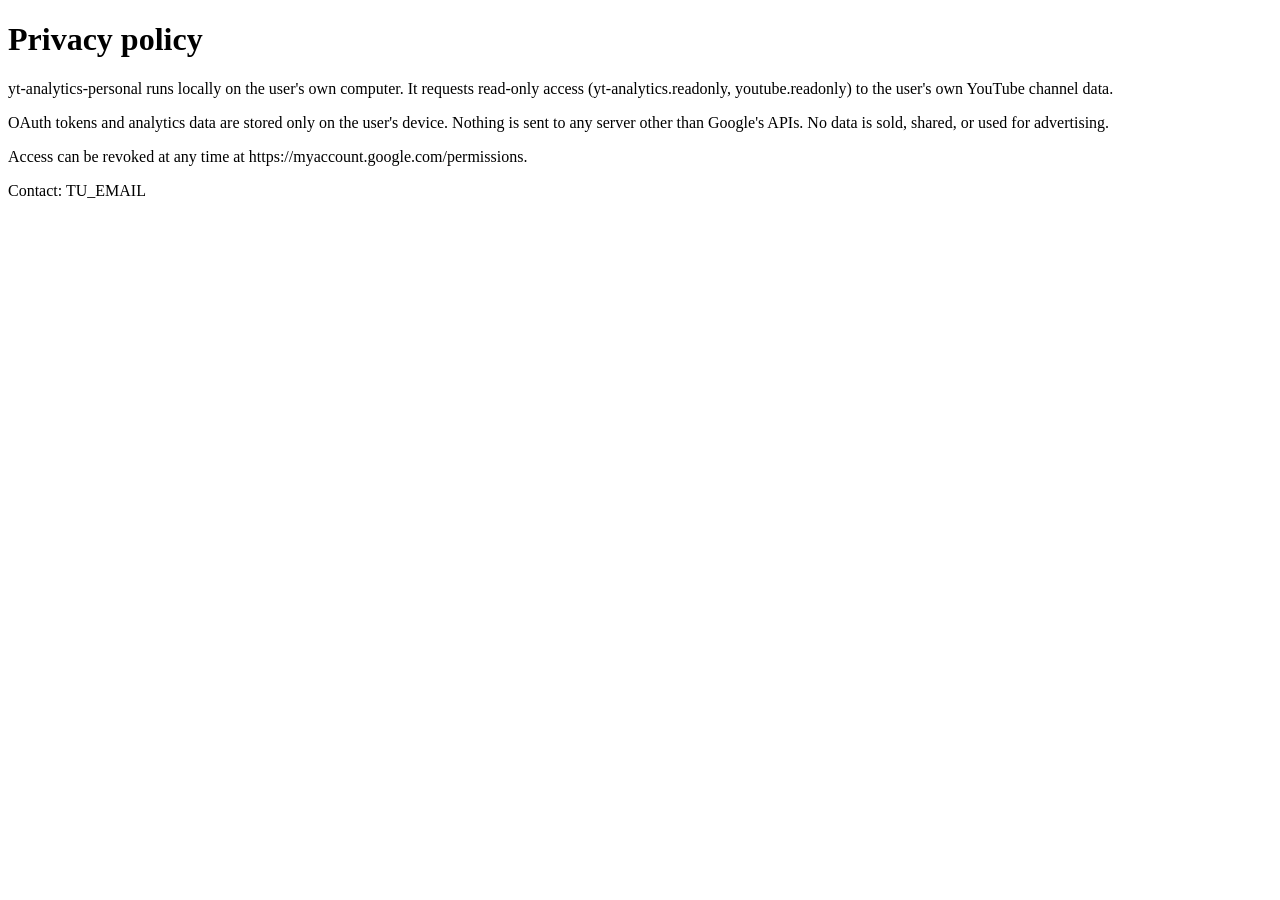
==== privacy.html @ 5f44ccc7 "Add privacy policy for yt-analytics-personal This file outlines the privacy policy for yt-analytics-" ====
<!doctype html>
<meta charset="utf-8">
<title>Privacy policy — yt-analytics-personal</title>
<h1>Privacy policy</h1>
<p>yt-analytics-personal runs locally on the user's own computer. It requests
read-only access (yt-analytics.readonly, youtube.readonly) to the user's own
YouTube channel data.</p>
<p>OAuth tokens and analytics data are stored only on the user's device.
Nothing is sent to any server other than Google's APIs. No data is sold,
shared, or used for advertising.</p>
<p>Access can be revoked at any time at
https://myaccount.google.com/permissions.</p>
<p>Contact: TU_EMAIL</p>
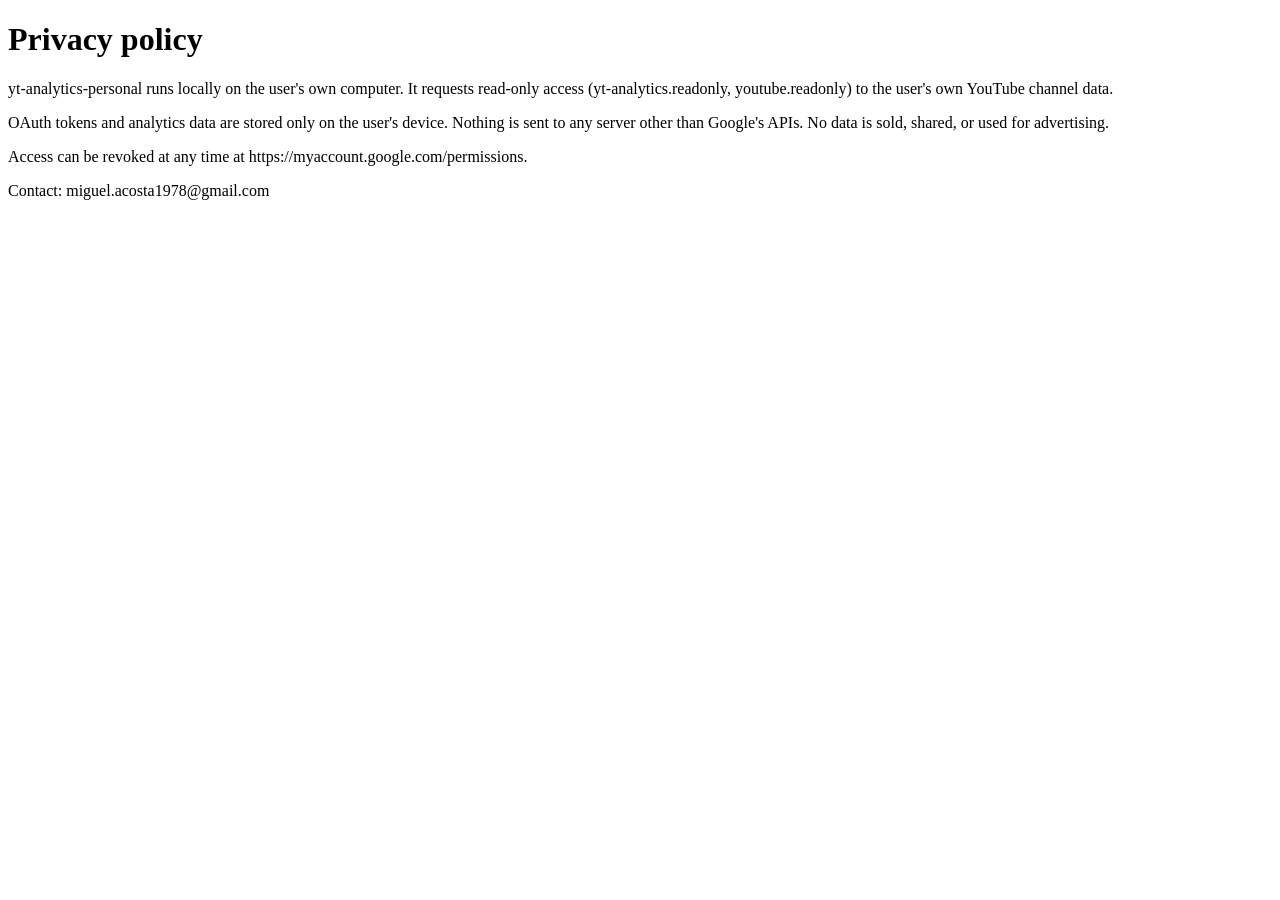
==== commit 47755897: "Update contact email in privacy.html" ====
--- a/privacy.html
+++ b/privacy.html
@@ -10,4 +10,4 @@
 shared, or used for advertising.</p>
 <p>Access can be revoked at any time at
 https://myaccount.google.com/permissions.</p>
-<p>Contact: TU_EMAIL</p>
+<p>Contact: miguel.acosta1978@gmail.com</p>
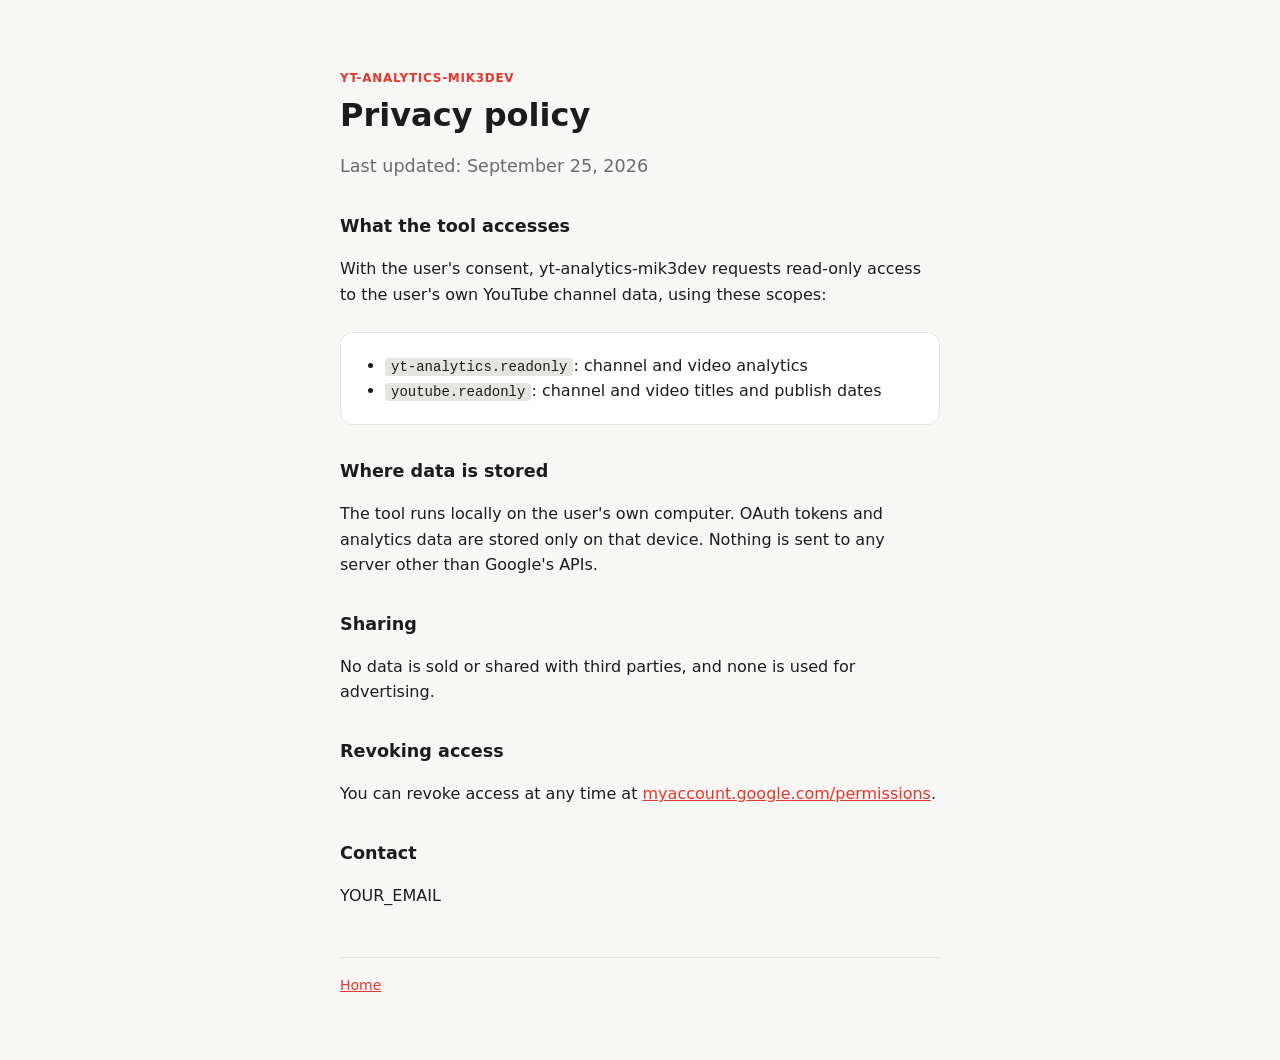
==== commit 91803eb1: "Revise privacy policy and update contact email Updated privacy policy details and contact informatio" ====
--- a/privacy.html
+++ b/privacy.html
@@ -1,13 +1,46 @@
 <!doctype html>
+<html lang="en">
+<head>
 <meta charset="utf-8">
-<title>Privacy policy — yt-analytics-personal</title>
-<h1>Privacy policy</h1>
-<p>yt-analytics-personal runs locally on the user's own computer. It requests
-read-only access (yt-analytics.readonly, youtube.readonly) to the user's own
-YouTube channel data.</p>
-<p>OAuth tokens and analytics data are stored only on the user's device.
-Nothing is sent to any server other than Google's APIs. No data is sold,
-shared, or used for advertising.</p>
-<p>Access can be revoked at any time at
-https://myaccount.google.com/permissions.</p>
-<p>Contact: miguel.acosta1978@gmail.com</p>
+<meta name="viewport" content="width=device-width, initial-scale=1">
+<title>Privacy policy · yt-analytics-mik3dev</title>
+<link rel="stylesheet" href="style.css">
+</head>
+<body>
+<main>
+  <span class="badge">yt-analytics-mik3dev</span>
+  <h1>Privacy policy</h1>
+  <p class="lead">Last updated: September 25, 2026</p>
+
+  <h2>What the tool accesses</h2>
+  <p>With the user's consent, yt-analytics-mik3dev requests read-only access
+  to the user's own YouTube channel data, using these scopes:</p>
+  <div class="card">
+    <ul>
+      <li><code>yt-analytics.readonly</code>: channel and video analytics</li>
+      <li><code>youtube.readonly</code>: channel and video titles and publish dates</li>
+    </ul>
+  </div>
+
+  <h2>Where data is stored</h2>
+  <p>The tool runs locally on the user's own computer. OAuth tokens and
+  analytics data are stored only on that device. Nothing is sent to any
+  server other than Google's APIs.</p>
+
+  <h2>Sharing</h2>
+  <p>No data is sold or shared with third parties, and none is used for
+  advertising.</p>
+
+  <h2>Revoking access</h2>
+  <p>You can revoke access at any time at
+  <a href="https://myaccount.google.com/permissions">myaccount.google.com/permissions</a>.</p>
+
+  <h2>Contact</h2>
+  <p>YOUR_EMAIL</p>
+
+  <footer>
+    <a href="index.html">Home</a>
+  </footer>
+</main>
+</body>
+</html>
--- a/style.css
+++ b/style.css
@@ -0,0 +1,65 @@
+:root {
+  --bg: #f7f7f5;
+  --card: #ffffff;
+  --text: #1c1c1e;
+  --muted: #6b6b70;
+  --accent: #e5372b;
+  --border: #e4e4e0;
+  color-scheme: light dark;
+}
+@media (prefers-color-scheme: dark) {
+  :root {
+    --bg: #111113;
+    --card: #1b1b1e;
+    --text: #ececec;
+    --muted: #9a9aa0;
+    --border: #2a2a2e;
+  }
+}
+* { box-sizing: border-box; }
+body {
+  margin: 0;
+  background: var(--bg);
+  color: var(--text);
+  font: 16px/1.6 system-ui, -apple-system, "Segoe UI", Roboto, sans-serif;
+}
+main {
+  max-width: 640px;
+  margin: 0 auto;
+  padding: 64px 20px;
+}
+.badge {
+  display: inline-block;
+  font-size: 12px;
+  font-weight: 600;
+  letter-spacing: .06em;
+  text-transform: uppercase;
+  color: var(--accent);
+  margin-bottom: 8px;
+}
+h1 { font-size: 2rem; line-height: 1.2; margin: 0 0 16px; }
+h2 { font-size: 1.1rem; margin: 32px 0 8px; }
+p, li { color: var(--text); }
+.lead { font-size: 1.1rem; color: var(--muted); }
+.card {
+  background: var(--card);
+  border: 1px solid var(--border);
+  border-radius: 12px;
+  padding: 20px 24px;
+  margin-top: 24px;
+}
+.card ul { margin: 0; padding-left: 20px; }
+a { color: var(--accent); }
+code {
+  font: 14px ui-monospace, SFMono-Regular, Menlo, monospace;
+  background: var(--border);
+  padding: 1px 6px;
+  border-radius: 4px;
+}
+footer {
+  margin-top: 48px;
+  padding-top: 16px;
+  border-top: 1px solid var(--border);
+  color: var(--muted);
+  font-size: 14px;
+}
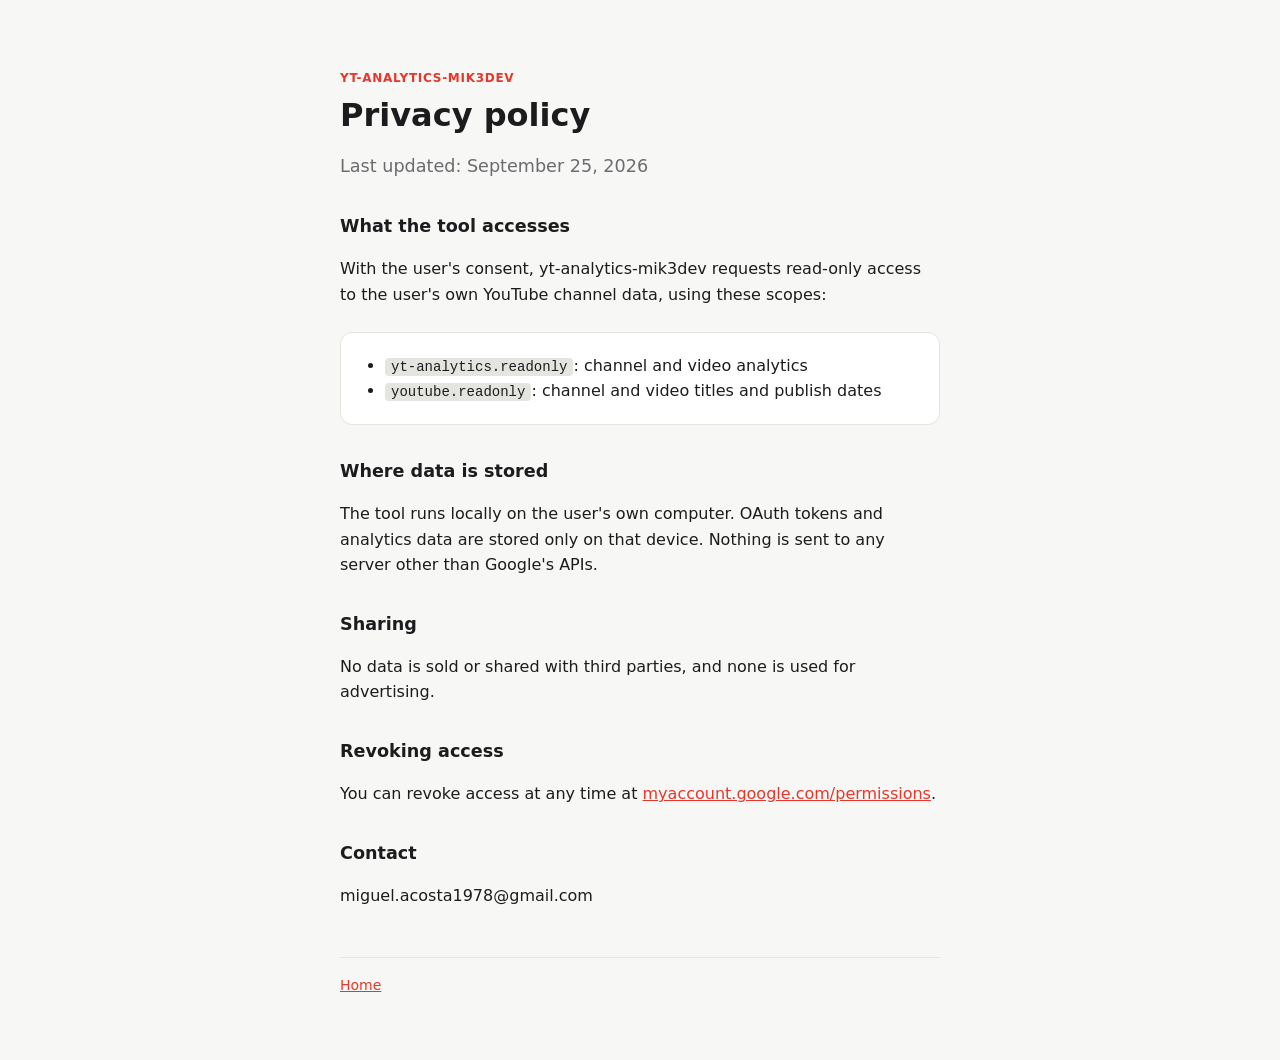
==== commit 386eb8dd: "Update contact email in privacy.html" ====
--- a/privacy.html
+++ b/privacy.html
@@ -36,7 +36,7 @@
   <a href="https://myaccount.google.com/permissions">myaccount.google.com/permissions</a>.</p>
 
   <h2>Contact</h2>
-  <p>YOUR_EMAIL</p>
+  <p>miguel.acosta1978@gmail.com</p>
 
   <footer>
     <a href="index.html">Home</a>
